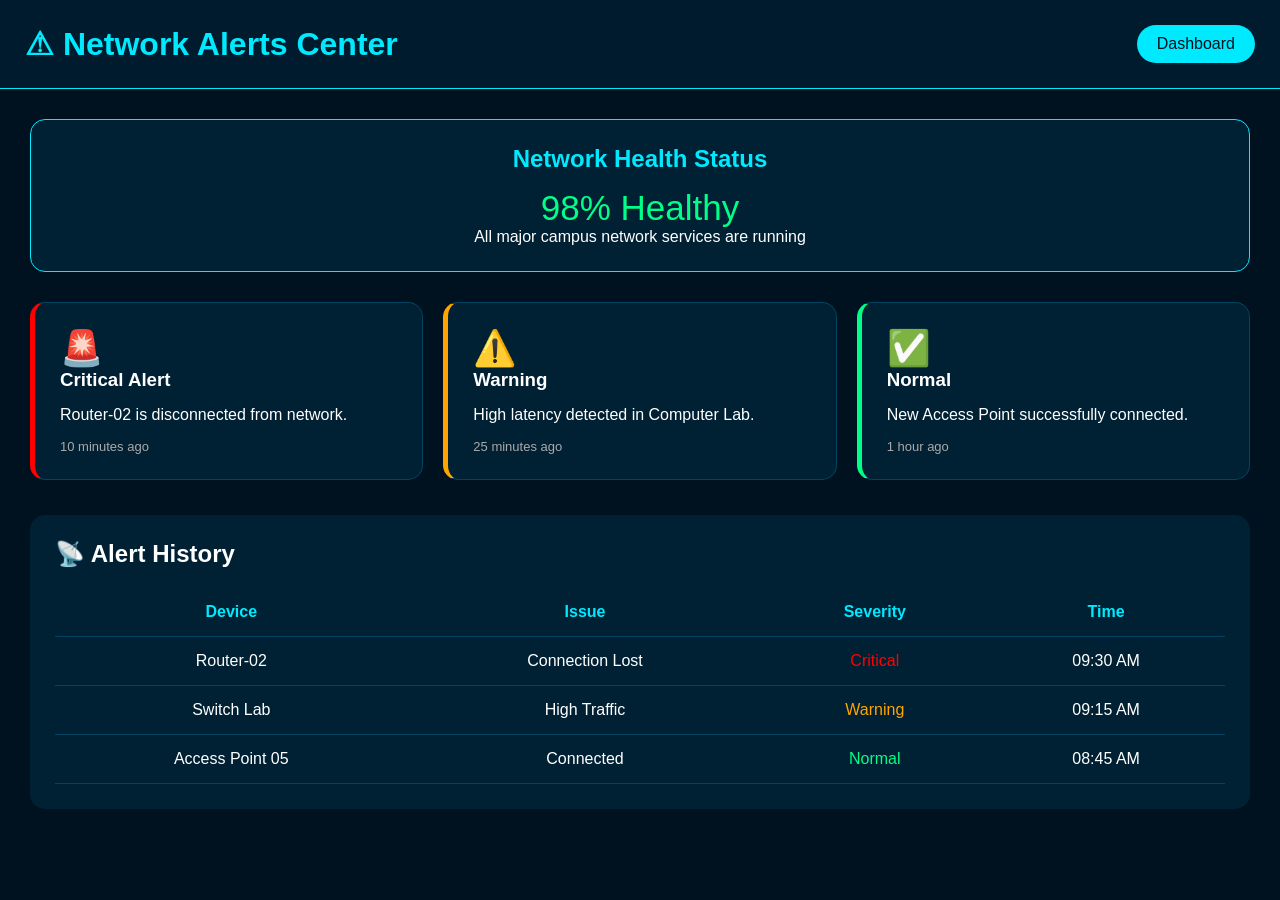
==== alerts.html @ fc880066 "Add alerts.html for Network Alerts Center This file contains the HTML structure for the Network Aler" ====
<!DOCTYPE html>
<html lang="en">

<head>

<meta charset="UTF-8">
<meta name="viewport" content="width=device-width, initial-scale=1.0">

<title>SCNMMS | Alerts</title>


<style>

*{

margin:0;
padding:0;
box-sizing:border-box;
font-family:'Segoe UI',sans-serif;

}



body{

background:#00111f;

color:white;

}



/* Header */


.header{

padding:25px;

background:#001b2e;

border-bottom:1px solid #00eaff;

display:flex;

justify-content:space-between;

align-items:center;

}


.header h1{

color:#00eaff;

}



.back{

text-decoration:none;

background:#00eaff;

color:#00111f;

padding:10px 20px;

border-radius:20px;

}



/* Container */


.container{

padding:30px;

}





/* Health Card */


.health{

background:#002033;

padding:25px;

border-radius:15px;

border:1px solid #00eaff;

margin-bottom:30px;

text-align:center;

}



.health h2{

color:#00eaff;

}



.status{

font-size:35px;

color:#00ff88;

margin-top:15px;

}





/* Alert Cards */


.alert-container{

display:grid;

grid-template-columns:repeat(3,1fr);

gap:20px;

}



.alert{

padding:25px;

border-radius:15px;

background:#002033;

border:1px solid #00445f;

}



.alert h3{

margin-bottom:15px;

}



.critical{

border-left:5px solid red;

}



.warning{

border-left:5px solid orange;

}



.normal{

border-left:5px solid #00ff88;

}



.icon{

font-size:35px;

}




.time{

color:#aaa;

font-size:13px;

margin-top:15px;

}





/* Table */


.section{

margin-top:35px;

background:#002033;

padding:25px;

border-radius:15px;

}



table{

width:100%;

border-collapse:collapse;

margin-top:20px;

}



th,td{

padding:15px;

border-bottom:1px solid #00445f;

text-align:center;

}



th{

color:#00eaff;

}



.red{

color:red;

}


.orange{

color:orange;

}


.green{

color:#00ff88;

}




</style>


</head>



<body>




<div class="header">


<h1>
⚠ Network Alerts Center
</h1>


<a href="dashboard.html" class="back">
Dashboard
</a>


</div>







<div class="container">






<div class="health">


<h2>
Network Health Status
</h2>


<div class="status">

98% Healthy

</div>


<p>
All major campus network services are running
</p>


</div>







<div class="alert-container">





<div class="alert critical">


<div class="icon">
🚨
</div>


<h3>
Critical Alert
</h3>


<p>
Router-02 is disconnected from network.
</p>


<div class="time">
10 minutes ago
</div>


</div>







<div class="alert warning">


<div class="icon">
⚠️
</div>


<h3>
Warning
</h3>


<p>
High latency detected in Computer Lab.
</p>


<div class="time">
25 minutes ago
</div>


</div>







<div class="alert normal">


<div class="icon">
✅
</div>


<h3>
Normal
</h3>


<p>
New Access Point successfully connected.
</p>


<div class="time">
1 hour ago
</div>


</div>






</div>








<div class="section">


<h2>
📡 Alert History
</h2>



<table>


<tr>

<th>
Device
</th>

<th>
Issue
</th>

<th>
Severity
</th>

<th>
Time
</th>

</tr>



<tr>

<td>
Router-02
</td>

<td>
Connection Lost
</td>

<td class="red">
Critical
</td>

<td>
09:30 AM
</td>

</tr>





<tr>

<td>
Switch Lab
</td>

<td>
High Traffic
</td>

<td class="orange">
Warning
</td>

<td>
09:15 AM
</td>

</tr>





<tr>

<td>
Access Point 05
</td>

<td>
Connected
</td>

<td class="green">
Normal
</td>

<td>
08:45 AM
</td>


</tr>



</table>



</div>





</div>





</body>

</html>
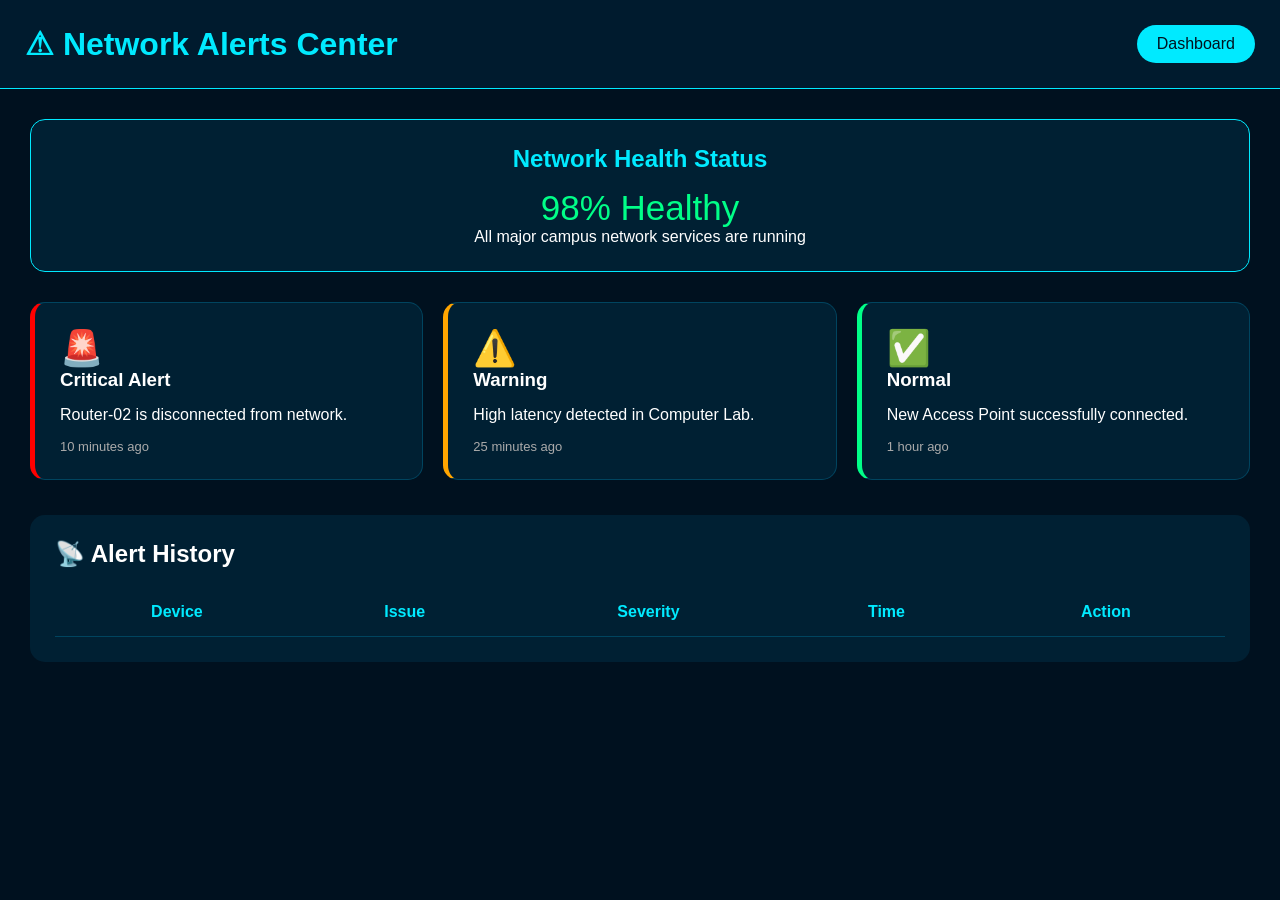
==== commit 22126952: "Update alerts table structure and content Removed old alert entries and added new table header for a" ====
--- a/alerts.html
+++ b/alerts.html
@@ -474,6 +474,7 @@
 
 <table>
 
+<thead>
 
 <tr>
 
@@ -493,96 +494,34 @@
 Time
 </th>
 
+<th>
+Action
+</th>
+
 </tr>
 
-
-
-<tr>
-
-<td>
-Router-02
-</td>
-
-<td>
-Connection Lost
-</td>
-
-<td class="red">
-Critical
-</td>
-
-<td>
-09:30 AM
-</td>
-
-</tr>
-
-
-
-
-
-<tr>
-
-<td>
-Switch Lab
-</td>
-
-<td>
-High Traffic
-</td>
-
-<td class="orange">
-Warning
-</td>
-
-<td>
-09:15 AM
-</td>
-
-</tr>
-
-
-
-
-
-<tr>
-
-<td>
-Access Point 05
-</td>
-
-<td>
-Connected
-</td>
-
-<td class="green">
-Normal
-</td>
-
-<td>
-08:45 AM
-</td>
-
-
-</tr>
-
+</thead>
+
+
+<tbody id="alertTable">
+
+
+</tbody>
 
 
 </table>
 
-
-
-</div>
-
-
-
-
-
-</div>
-
-
-
-
+</div>
+
+
+
+
+
+</div>
+
+
+
+<script src="alerts.js"></script>
 
 </body>
 
